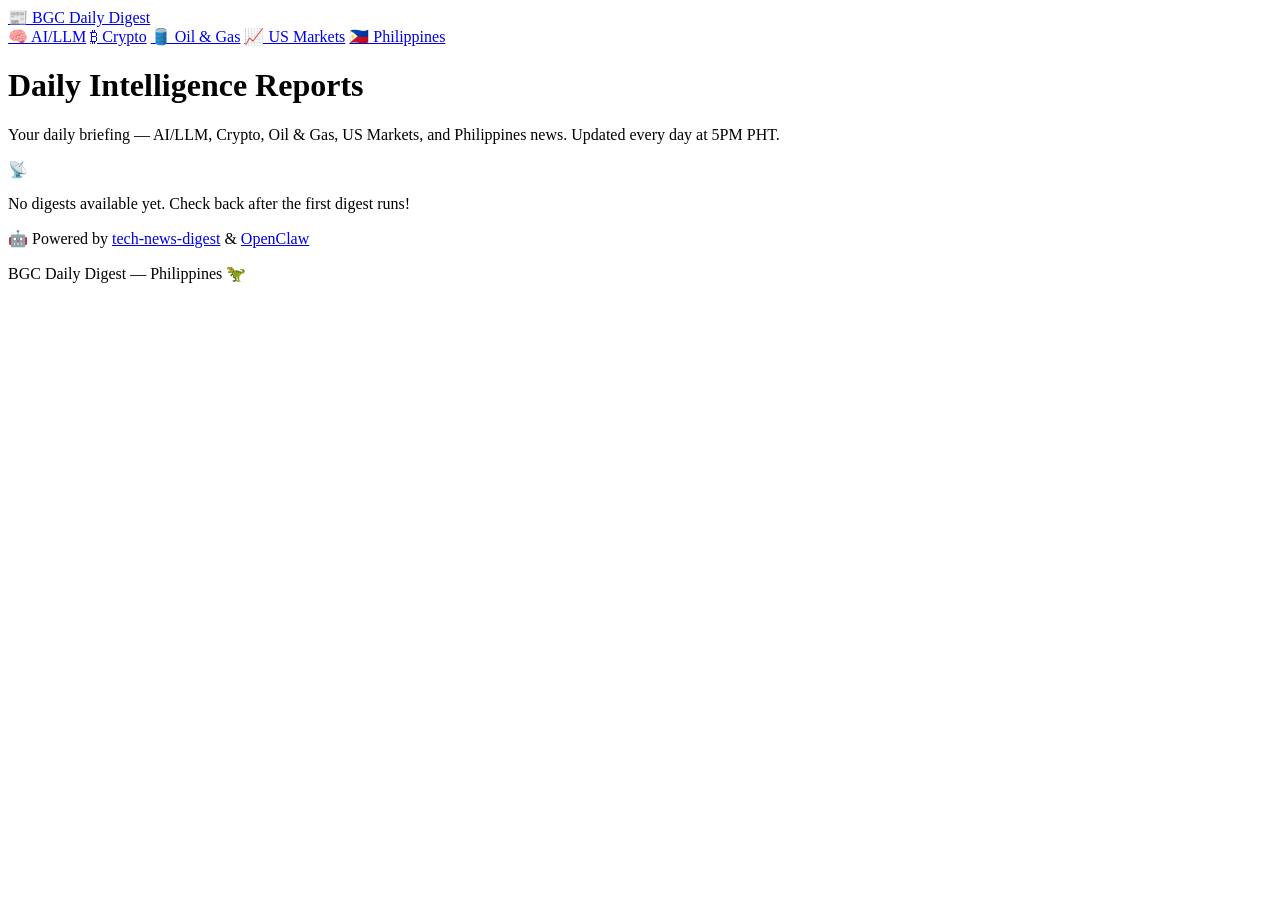
==== archive/index.html @ d3eaf9e3 "Deploy digest index.html" ====
<!DOCTYPE html>
<html lang="en">
<head>
  <meta charset="UTF-8">
  <meta name="viewport" content="width=device-width, initial-scale=1.0">
  <title>BGC Daily Digest</title>
  <link rel="stylesheet" href="style.css">
  <meta name="description" content="Daily tech, crypto, markets, and Philippines news digest — powered by OpenClaw">
</head>
<body>

<!-- Navbar -->
<nav class="navbar">
  <div class="navbar-inner">
    <a href="index.html" class="navbar-brand">📰 <span>BGC</span> Daily Digest</a>
    <div class="nav-topics">
      <a href="#ai-llm" class="nav-topic ai">🧠 AI/LLM</a>
      <a href="#crypto" class="nav-topic crypto">₿ Crypto</a>
      <a href="#oil" class="nav-topic oil">🛢️ Oil &amp; Gas</a>
      <a href="#finance" class="nav-topic finance">📈 US Markets</a>
      <a href="#ph" class="nav-topic ph">🇵🇭 Philippines</a>
    </div>
  </div>
</nav>

<div class="container">

  <div class="page-header">
    <h1>Daily Intelligence Reports</h1>
    <p>Your daily briefing — AI/LLM, Crypto, Oil &amp; Gas, US Markets, and Philippines news. Updated every day at 5PM PHT.</p>
  </div>

  <!-- Digest list — generated by build script -->
  <div id="digest-list" class="digest-grid">
    <div class="empty-state">
      <div class="emoji">📡</div>
      <p>No digests available yet. Check back after the first digest runs!</p>
    </div>
  </div>

</div>

<footer class="footer">
  <p>🤖 Powered by <a href="https://github.com/draco-agent/tech-news-digest" target="_blank">tech-news-digest</a> &amp; <a href="https://openclaw.ai" target="_blank">OpenClaw</a></p>
  <p style="margin-top:0.4rem; color: var(--text-muted);">BGC Daily Digest — Philippines 🦖</p>
</footer>

<script>
  // Auto-generate digest list from archive directory
  // This runs in the browser and fetches the archive manifest
  async function loadDigestList() {
    const container = document.getElementById('digest-list');
    try {
      // Try to load archive manifest
      const res = await fetch('archive/manifest.json');
      if (!res.ok) throw new Error('No manifest');
      const digests = await res.json();
      if (!digests || digests.length === 0) throw new Error('Empty');

      container.innerHTML = digests.map(d => `
        <a href="archive/${d.file}" class="digest-card">
          <div class="digest-card-header">
            <div>
              <span class="digest-date">${d.date_display}</span>
              <span class="digest-day">${d.day}</span>
            </div>
            <span class="digest-badge">${d.topic_count} sections</span>
          </div>
          <div class="digest-topics">
            ${d.topics.map(t => `<span class="digest-topic-tag ${t.cls}">${t.label}</span>`).join('')}
          </div>
        </a>
      `).join('');
    } catch (e) {
      // Fallback: show latest available files by scanning the folder
      // This is a static site, so we can't do real scanning — just show the empty state
      // The build script will generate the manifest at build time
    }
  }
  loadDigestList();
</script>

</body>
</html>
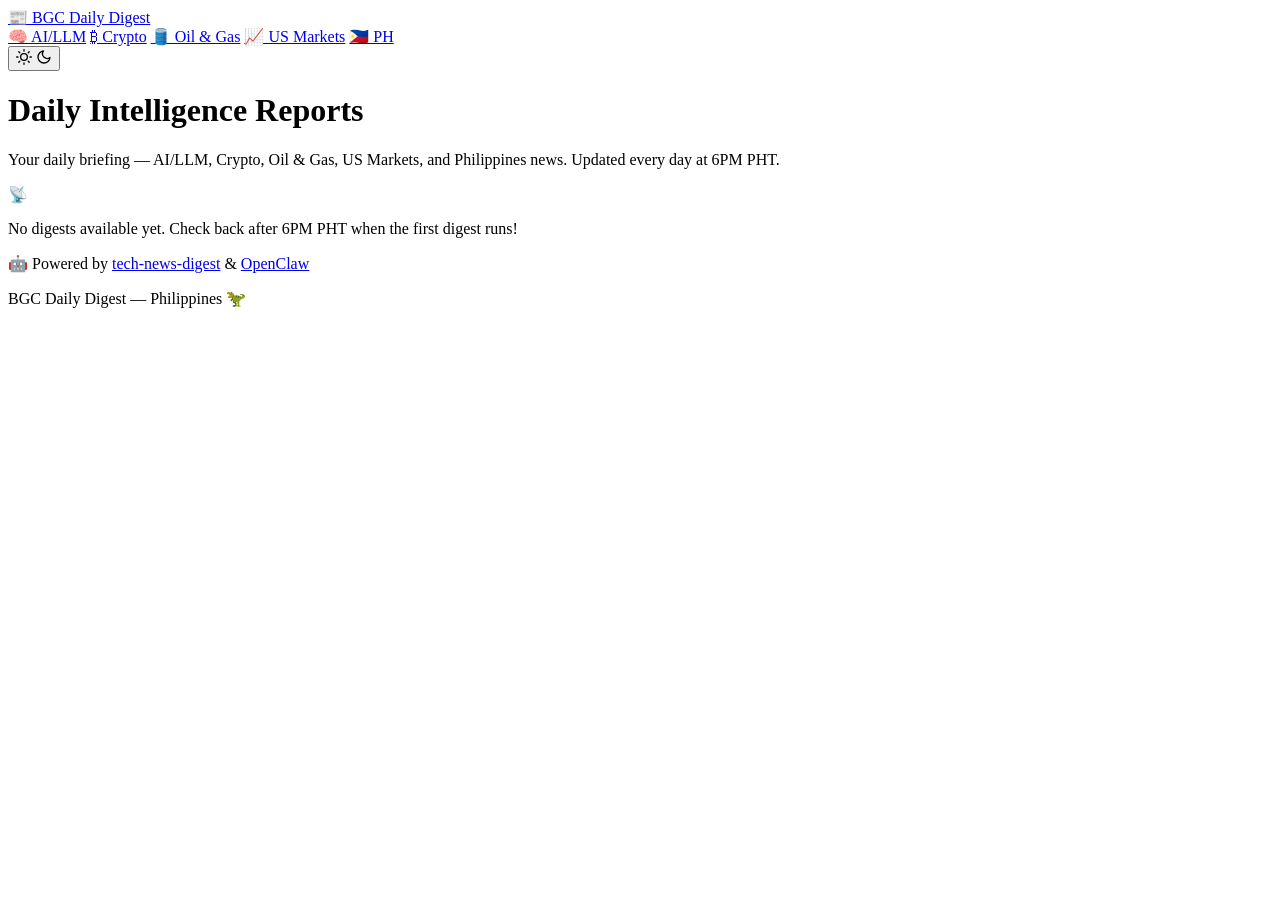
==== commit 0b0accf0: "Deploy digest index.html" ====
--- a/archive/index.html
+++ b/archive/index.html
@@ -5,7 +5,17 @@
   <meta name="viewport" content="width=device-width, initial-scale=1.0">
   <title>BGC Daily Digest</title>
   <link rel="stylesheet" href="style.css">
+  <link rel="icon" href="data:image/svg+xml,<svg xmlns='http://www.w3.org/2000/svg' viewBox='0 0 100 100'><text y='.9em' font-size='90'>📰</text></svg>">
   <meta name="description" content="Daily tech, crypto, markets, and Philippines news digest — powered by OpenClaw">
+  <script>
+    // Apply saved theme before render to avoid flash
+    (function() {
+      const saved = localStorage.getItem('theme');
+      if (saved === 'dark' || (!saved && window.matchMedia('(prefers-color-scheme: dark)').matches)) {
+        document.documentElement.setAttribute('data-theme', 'dark');
+      }
+    })();
+  </script>
 </head>
 <body>
 
@@ -13,12 +23,18 @@
 <nav class="navbar">
   <div class="navbar-inner">
     <a href="index.html" class="navbar-brand">📰 <span>BGC</span> Daily Digest</a>
-    <div class="nav-topics">
-      <a href="#ai-llm" class="nav-topic ai">🧠 AI/LLM</a>
-      <a href="#crypto" class="nav-topic crypto">₿ Crypto</a>
-      <a href="#oil" class="nav-topic oil">🛢️ Oil &amp; Gas</a>
-      <a href="#finance" class="nav-topic finance">📈 US Markets</a>
-      <a href="#ph" class="nav-topic ph">🇵🇭 Philippines</a>
+    <div class="navbar-right">
+      <div class="nav-topics">
+        <a href="#ai-llm" class="nav-topic ai">🧠 AI/LLM</a>
+        <a href="#crypto" class="nav-topic crypto">₿ Crypto</a>
+        <a href="#oil" class="nav-topic oil">🛢️ Oil &amp; Gas</a>
+        <a href="#finance" class="nav-topic finance">📈 US Markets</a>
+        <a href="#ph" class="nav-topic ph">🇵🇭 PH</a>
+      </div>
+      <button class="theme-toggle" id="themeToggle" aria-label="Toggle dark mode" title="Toggle dark mode">
+        <svg class="icon-sun" xmlns="http://www.w3.org/2000/svg" width="16" height="16" viewBox="0 0 24 24" fill="none" stroke="currentColor" stroke-width="2" stroke-linecap="round" stroke-linejoin="round"><circle cx="12" cy="12" r="5"/><line x1="12" y1="1" x2="12" y2="3"/><line x1="12" y1="21" x2="12" y2="23"/><line x1="4.22" y1="4.22" x2="5.64" y2="5.64"/><line x1="18.36" y1="18.36" x2="19.78" y2="19.78"/><line x1="1" y1="12" x2="3" y2="12"/><line x1="21" y1="12" x2="23" y2="12"/><line x1="4.22" y1="19.78" x2="5.64" y2="18.36"/><line x1="18.36" y1="5.64" x2="19.78" y2="4.22"/></svg>
+        <svg class="icon-moon" xmlns="http://www.w3.org/2000/svg" width="16" height="16" viewBox="0 0 24 24" fill="none" stroke="currentColor" stroke-width="2" stroke-linecap="round" stroke-linejoin="round"><path d="M21 12.79A9 9 0 1 1 11.21 3 7 7 0 0 0 21 12.79z"/></svg>
+      </button>
     </div>
   </div>
 </nav>
@@ -27,14 +43,13 @@
 
   <div class="page-header">
     <h1>Daily Intelligence Reports</h1>
-    <p>Your daily briefing — AI/LLM, Crypto, Oil &amp; Gas, US Markets, and Philippines news. Updated every day at 5PM PHT.</p>
+    <p>Your daily briefing — AI/LLM, Crypto, Oil &amp; Gas, US Markets, and Philippines news. Updated every day at 6PM PHT.</p>
   </div>
 
-  <!-- Digest list — generated by build script -->
   <div id="digest-list" class="digest-grid">
     <div class="empty-state">
       <div class="emoji">📡</div>
-      <p>No digests available yet. Check back after the first digest runs!</p>
+      <p>No digests available yet. Check back after 6PM PHT when the first digest runs!</p>
     </div>
   </div>
 
@@ -46,17 +61,38 @@
 </footer>
 
 <script>
-  // Auto-generate digest list from archive directory
-  // This runs in the browser and fetches the archive manifest
+  // ── Theme toggle ──────────────────────────────────────────
+  const toggle = document.getElementById('themeToggle');
+  const root = document.documentElement;
+
+  function applyTheme(theme) {
+    root.setAttribute('data-theme', theme);
+    localStorage.setItem('theme', theme);
+    if (theme === 'dark') {
+      document.body.classList.add('dark');
+    } else {
+      document.body.classList.remove('dark');
+    }
+  }
+
+  // Init on load
+  const saved = localStorage.getItem('theme');
+  if (saved) applyTheme(saved);
+  else if (window.matchMedia('(prefers-color-scheme: dark)').matches) applyTheme('dark');
+
+  toggle.addEventListener('click', () => {
+    const current = root.getAttribute('data-theme');
+    applyTheme(current === 'dark' ? 'light' : 'dark');
+  });
+
+  // ── Digest list from manifest ──────────────────────────────
   async function loadDigestList() {
     const container = document.getElementById('digest-list');
     try {
-      // Try to load archive manifest
       const res = await fetch('archive/manifest.json');
       if (!res.ok) throw new Error('No manifest');
       const digests = await res.json();
       if (!digests || digests.length === 0) throw new Error('Empty');
-
       container.innerHTML = digests.map(d => `
         <a href="archive/${d.file}" class="digest-card">
           <div class="digest-card-header">
@@ -72,9 +108,7 @@
         </a>
       `).join('');
     } catch (e) {
-      // Fallback: show latest available files by scanning the folder
-      // This is a static site, so we can't do real scanning — just show the empty state
-      // The build script will generate the manifest at build time
+      // Not yet populated — keep empty state
     }
   }
   loadDigestList();
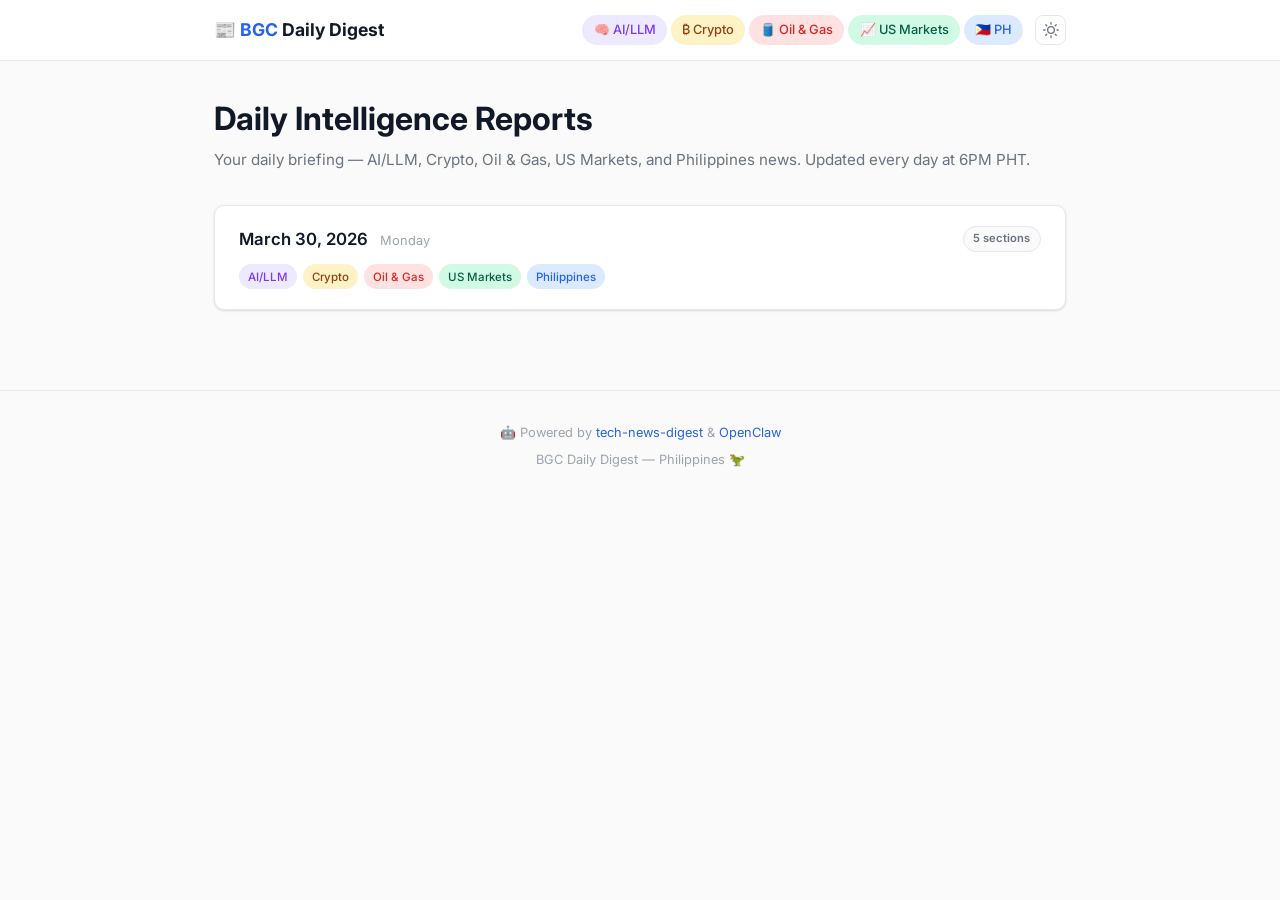
==== commit 0dcc8eee: "Deploy digest index.html" ====
--- a/archive/index.html
+++ b/archive/index.html
@@ -89,12 +89,12 @@
   async function loadDigestList() {
     const container = document.getElementById('digest-list');
     try {
-      const res = await fetch('archive/manifest.json');
+      const res = await fetch('manifest.json');
       if (!res.ok) throw new Error('No manifest');
       const digests = await res.json();
       if (!digests || digests.length === 0) throw new Error('Empty');
       container.innerHTML = digests.map(d => `
-        <a href="archive/${d.file}" class="digest-card">
+        <a href="${d.file}" class="digest-card">
           <div class="digest-card-header">
             <div>
               <span class="digest-date">${d.date_display}</span>
--- a/archive/style.css
+++ b/archive/style.css
@@ -0,0 +1,361 @@
+/* === BGC Daily Digest — Clean & Minimal === */
+@import url('https://fonts.googleapis.com/css2?family=Inter:wght@400;500;600;700&family=JetBrains+Mono:wght@400;500&display=swap');
+
+:root {
+  --bg: #fafafa;
+  --surface: #ffffff;
+  --border: #e5e7eb;
+  --text-primary: #111827;
+  --text-secondary: #6b7280;
+  --text-muted: #9ca3af;
+  --accent: #2563eb;
+  --accent-hover: #1d4ed8;
+  --tag-ai: #7c3aed;
+  --tag-crypto: #f59e0b;
+  --tag-oil: #dc2626;
+  --tag-finance: #059669;
+  --tag-ph: #2563eb;
+  --radius: 10px;
+  --shadow: 0 1px 3px rgba(0,0,0,0.08), 0 1px 2px rgba(0,0,0,0.06);
+  --navbar-bg: rgba(255,255,255,0.92);
+}
+
+[data-theme="dark"] {
+  --bg: #0d1117;
+  --surface: #161b22;
+  --border: #30363d;
+  --text-primary: #e6edf3;
+  --text-secondary: #8b949e;
+  --text-muted: #6e7681;
+  --accent: #58a6ff;
+  --accent-hover: #79c0ff;
+  --tag-ai: #a78bfa;
+  --tag-crypto: #f59e0b;
+  --tag-oil: #f87171;
+  --tag-finance: #34d399;
+  --tag-ph: #60a5fa;
+  --shadow: 0 1px 3px rgba(0,0,0,0.4), 0 1px 2px rgba(0,0,0,0.3);
+  --navbar-bg: rgba(22,27,34,0.92);
+}
+
+* { box-sizing: border-box; margin: 0; padding: 0; }
+
+body {
+  font-family: 'Inter', -apple-system, BlinkMacSystemFont, sans-serif;
+  background: var(--bg);
+  color: var(--text-primary);
+  line-height: 1.6;
+  min-height: 100vh;
+}
+
+/* ── Navbar ── */
+.navbar {
+  background: var(--navbar-bg);
+  border-bottom: 1px solid var(--border);
+  position: sticky;
+  top: 0;
+  z-index: 100;
+  backdrop-filter: blur(8px);
+}
+.navbar-inner {
+  max-width: 900px;
+  margin: 0 auto;
+  padding: 0 1.5rem;
+  display: flex;
+  align-items: center;
+  justify-content: space-between;
+  height: 60px;
+  gap: 1rem;
+}
+.navbar-brand {
+  font-weight: 700;
+  font-size: 1.1rem;
+  color: var(--text-primary);
+  text-decoration: none;
+  white-space: nowrap;
+}
+.navbar-brand span { color: var(--accent); }
+.navbar-right {
+  display: flex;
+  align-items: center;
+  gap: 0.75rem;
+}
+.nav-topics {
+  display: flex;
+  gap: 0.25rem;
+  flex-wrap: wrap;
+}
+.nav-topic {
+  font-size: 0.8rem;
+  font-weight: 500;
+  padding: 0.3rem 0.7rem;
+  border-radius: 20px;
+  text-decoration: none;
+  transition: all 0.15s;
+  white-space: nowrap;
+}
+.nav-topic:hover { opacity: 0.8; transform: translateY(-1px); }
+.nav-topic.ai    { background: #ede9fe; color: var(--tag-ai); }
+.nav-topic.crypto { background: #fef3c7; color: #92400e; }
+.nav-topic.oil   { background: #fee2e2; color: var(--tag-oil); }
+.nav-topic.finance { background: #d1fae5; color: #065f46; }
+.nav-topic.ph     { background: #dbeafe; color: var(--tag-ph); }
+
+/* Dark mode nav topic colors */
+[data-theme="dark"] .nav-topic.ai    { background: #2d2660; color: var(--tag-ai); }
+[data-theme="dark"] .nav-topic.crypto { background: #3d2e0a; color: #fbbf24; }
+[data-theme="dark"] .nav-topic.oil   { background: #3d1414; color: var(--tag-oil); }
+[data-theme="dark"] .nav-topic.finance { background: #0d3324; color: var(--tag-finance); }
+[data-theme="dark"] .nav-topic.ph    { background: #1e3a5f; color: var(--tag-ph); }
+
+/* ── Theme toggle ── */
+.theme-toggle {
+  background: var(--surface);
+  border: 1px solid var(--border);
+  border-radius: 8px;
+  padding: 0.4rem;
+  cursor: pointer;
+  color: var(--text-secondary);
+  display: flex;
+  align-items: center;
+  justify-content: center;
+  transition: all 0.15s;
+  flex-shrink: 0;
+}
+.theme-toggle:hover {
+  background: var(--bg);
+  color: var(--text-primary);
+  border-color: var(--accent);
+}
+.theme-toggle .icon-moon { display: none; }
+[data-theme="dark"] .theme-toggle .icon-sun { display: none; }
+[data-theme="dark"] .theme-toggle .icon-moon { display: block; }
+
+/* Dark mode overrides for specific elements */
+[data-theme="dark"] .page-header h1 { color: var(--text-primary); }
+[data-theme="dark"] .empty-state .emoji { opacity: 0.7; }
+[data-theme="dark"] .footer { border-top-color: var(--border); }
+
+/* ── Layout ── */
+.container {
+  max-width: 900px;
+  margin: 0 auto;
+  padding: 2rem 1.5rem;
+}
+
+/* ── Index page ── */
+.page-header {
+  margin-bottom: 2rem;
+}
+.page-header h1 {
+  font-size: 2rem;
+  font-weight: 700;
+  margin-bottom: 0.25rem;
+}
+.page-header p {
+  color: var(--text-secondary);
+  font-size: 0.95rem;
+}
+
+/* ── Digest cards (index) ── */
+.digest-grid {
+  display: grid;
+  gap: 1rem;
+}
+.digest-card {
+  background: var(--surface);
+  border: 1px solid var(--border);
+  border-radius: var(--radius);
+  padding: 1.25rem 1.5rem;
+  box-shadow: var(--shadow);
+  text-decoration: none;
+  color: inherit;
+  display: block;
+  transition: transform 0.15s, box-shadow 0.15s;
+}
+.digest-card:hover {
+  transform: translateY(-2px);
+  box-shadow: 0 4px 12px rgba(0,0,0,0.1);
+}
+.digest-card-header {
+  display: flex;
+  align-items: center;
+  justify-content: space-between;
+  margin-bottom: 0.75rem;
+}
+.digest-date {
+  font-weight: 600;
+  font-size: 1.05rem;
+}
+.digest-day { font-size: 0.8rem; color: var(--text-muted); font-weight: 400; margin-left: 0.5rem; }
+.digest-badge {
+  font-size: 0.7rem;
+  font-weight: 600;
+  padding: 0.2rem 0.6rem;
+  border-radius: 20px;
+  background: var(--bg);
+  color: var(--text-secondary);
+  border: 1px solid var(--border);
+}
+.digest-topics {
+  display: flex;
+  gap: 0.4rem;
+  flex-wrap: wrap;
+}
+.digest-topic-tag {
+  font-size: 0.72rem;
+  font-weight: 500;
+  padding: 0.2rem 0.55rem;
+  border-radius: 20px;
+}
+.digest-topic-tag.ai    { background: #ede9fe; color: var(--tag-ai); }
+.digest-topic-tag.crypto { background: #fef3c7; color: #92400e; }
+.digest-topic-tag.oil    { background: #fee2e2; color: var(--tag-oil); }
+.digest-topic-tag.finance { background: #d1fae5; color: #065f46; }
+.digest-topic-tag.ph     { background: #dbeafe; color: var(--tag-ph); }
+
+/* ── Section nav (inside digest) ── */
+.section-nav {
+  display: flex;
+  gap: 0.4rem;
+  flex-wrap: wrap;
+  margin-bottom: 1.5rem;
+  padding: 0.75rem 1rem;
+  background: var(--surface);
+  border: 1px solid var(--border);
+  border-radius: var(--radius);
+}
+.section-nav a {
+  font-size: 0.78rem;
+  font-weight: 500;
+  text-decoration: none;
+  padding: 0.25rem 0.6rem;
+  border-radius: 6px;
+  background: var(--bg);
+  color: var(--text-secondary);
+  border: 1px solid var(--border);
+  transition: all 0.15s;
+}
+.section-nav a:hover { background: var(--accent); color: white; border-color: var(--accent); }
+
+/* ── Digest content ── */
+.digest-meta {
+  display: flex;
+  align-items: center;
+  gap: 1rem;
+  margin-bottom: 1.5rem;
+  flex-wrap: wrap;
+}
+.digest-meta .date { font-size: 1.4rem; font-weight: 700; }
+.digest-meta .day { font-size: 0.9rem; color: var(--text-secondary); margin-left: 0.3rem; }
+.back-link {
+  font-size: 0.82rem;
+  color: var(--accent);
+  text-decoration: none;
+  margin-bottom: 1.5rem;
+  display: inline-flex;
+  align-items: center;
+  gap: 0.3rem;
+}
+.back-link:hover { text-decoration: underline; }
+
+/* ── Article sections ── */
+.section { margin-bottom: 2.5rem; }
+.section-header {
+  display: flex;
+  align-items: center;
+  gap: 0.6rem;
+  margin-bottom: 1rem;
+  padding-bottom: 0.5rem;
+  border-bottom: 2px solid var(--border);
+}
+.section-header .emoji { font-size: 1.3rem; }
+.section-header h2 { font-size: 1.05rem; font-weight: 600; }
+.article-item {
+  padding: 0.75rem 0;
+  border-bottom: 1px solid #f3f4f6;
+}
+.article-item:last-child { border-bottom: none; }
+.article-score {
+  font-size: 0.7rem;
+  font-weight: 600;
+  color: var(--accent);
+  font-family: 'JetBrains Mono', monospace;
+  margin-bottom: 0.2rem;
+}
+.article-title {
+  font-size: 0.95rem;
+  font-weight: 500;
+  color: var(--text-primary);
+  text-decoration: none;
+  line-height: 1.4;
+  display: block;
+  margin-bottom: 0.25rem;
+}
+.article-title:hover { color: var(--accent); }
+.article-summary {
+  font-size: 0.85rem;
+  color: var(--text-secondary);
+  line-height: 1.5;
+}
+.article-meta {
+  font-size: 0.75rem;
+  color: var(--text-muted);
+  margin-top: 0.3rem;
+  font-family: 'JetBrains Mono', monospace;
+}
+.article-meta a { color: var(--text-muted); text-decoration: none; }
+.article-meta a:hover { color: var(--accent); }
+
+/* ── KOL / GitHub / Blog sections ── */
+.kol-item, .github-item, .blog-item {
+  padding: 0.75rem 0;
+  border-bottom: 1px solid #f3f4f6;
+}
+.kol-item:last-child, .github-item:last-child, .blog-item:last-child { border-bottom: none; }
+.kol-handle { font-weight: 600; font-size: 0.9rem; color: var(--text-primary); }
+.kol-metrics { font-size: 0.75rem; color: var(--text-muted); font-family: 'JetBrains Mono', monospace; margin-top: 0.2rem; }
+.kol-summary { font-size: 0.85rem; color: var(--text-secondary); margin-top: 0.3rem; }
+.github-item pre { font-size: 0.82rem; background: var(--bg); padding: 0.6rem 0.8rem; border-radius: 6px; overflow-x: auto; margin: 0.3rem 0; font-family: 'JetBrains Mono', monospace; }
+.blog-title { font-size: 0.95rem; font-weight: 500; }
+.blog-author { font-size: 0.78rem; color: var(--text-muted); margin: 0.15rem 0 0.3rem; }
+
+/* ── Footer ── */
+.footer {
+  text-align: center;
+  padding: 2rem 1.5rem;
+  color: var(--text-muted);
+  font-size: 0.8rem;
+  border-top: 1px solid var(--border);
+  margin-top: 3rem;
+}
+.footer a { color: var(--accent); text-decoration: none; }
+
+/* ── Empty / Loading states ── */
+.empty-state {
+  text-align: center;
+  padding: 4rem 1rem;
+  color: var(--text-secondary);
+}
+.empty-state .emoji { font-size: 3rem; margin-bottom: 1rem; }
+
+/* ── Stats bar ── */
+.stats-bar {
+  font-size: 0.78rem;
+  color: var(--text-muted);
+  font-family: 'JetBrains Mono', monospace;
+  padding: 0.6rem 1rem;
+  background: var(--bg);
+  border-radius: var(--radius);
+  margin-bottom: 1.5rem;
+  border: 1px solid var(--border);
+}
+
+/* ── Responsive ── */
+@media (max-width: 640px) {
+  .navbar-inner { height: auto; padding: 0.75rem 1rem; flex-wrap: wrap; }
+  .nav-topics { gap: 0.2rem; }
+  .nav-topic { font-size: 0.72rem; padding: 0.25rem 0.5rem; }
+  .container { padding: 1.25rem 1rem; }
+  .section-header h2 { font-size: 0.95rem; }
+}
